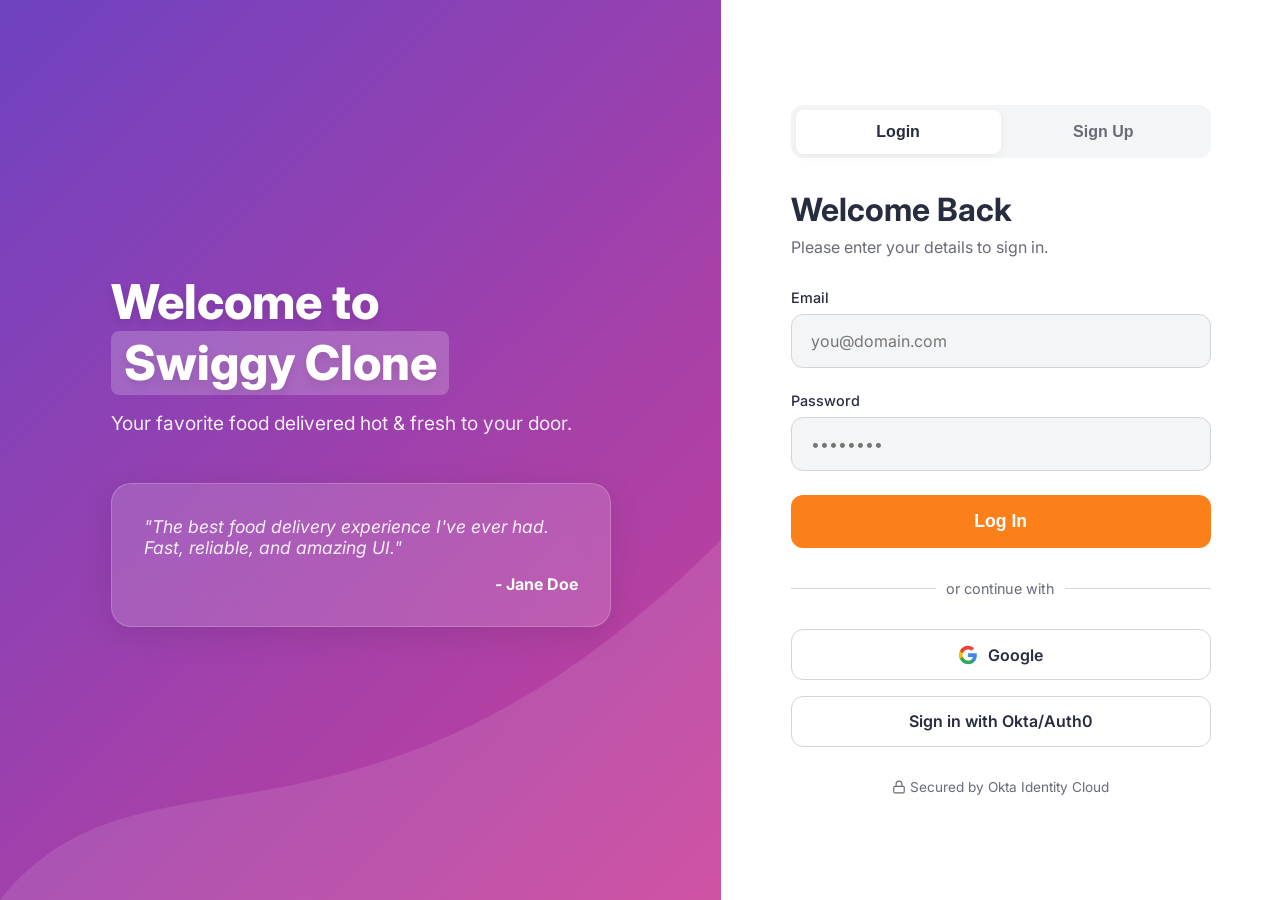
==== index.html @ 6614a0af "feat: integrate Crow C++ backend with Auth0/Okta OIDC frontend" ====
<!DOCTYPE html>
<html lang="en">
<head>
  <meta charset="UTF-8">
  <meta name="viewport" content="width=device-width, initial-scale=1.0">
  <title>Order food online from India's best food delivery service. Order from restaurants near you</title>
  <link rel="preconnect" href="https://fonts.googleapis.com">
  <link rel="preconnect" href="https://fonts.gstatic.com" crossorigin>
  <link href="https://fonts.googleapis.com/css2?family=Proxima+Nova:wght@400;600;700;800&family=Inter:wght@400;500;600;700;800&display=swap" rel="stylesheet">
  <link rel="stylesheet" href="assets/css/style.css">
  <script src="https://cdn.auth0.com/js/auth0-spa-js/2.0/auth0-spa-js.production.js"></script>
  <script>
    if (!localStorage.getItem('foodapp_user')) {
      window.location.href = 'login.html';
    }
  </script>
</head>
<body>
  
  <!-- Swiggy Exact Header -->
  <header class="global-header">
    <div class="header-inner">
      <div class="header-left">
        <div class="logo-box">
          <img class="swiggy-logo" src="https://cdn.iconscout.com/icon/free/png-256/free-swiggy-1613371-1369418.png" alt="Swiggy">
        </div>
        <div class="location-box">
          <span class="loc-type">Other</span>
          <span class="loc-arrow">
            <svg viewBox="0 0 24 24" fill="none" class="arrow-svg"><path d="M16.59 8.59L12 13.17 7.41 8.59 6 10l6 6 6-6z" fill="#fc8019"></path></svg>
          </span>
        </div>
      </div>
      
      <div class="header-right">
        <ul class="nav-list">
          <li class="nav-item">
            <svg width="20" height="20" viewBox="0 0 24 24" fill="none" class="nav-icon"><path d="M21 8H3V6h18v2zm0 4H3v-2h18v2zm0 4H3v-2h18v2z" fill="#3d4152"></path></svg>
            Swiggy Corporate
          </li>
          <li class="nav-item search-item" id="open-search-btn">
            <svg viewBox="0 0 24 24" class="nav-icon"><path d="M15.5 14h-.79l-.28-.27C15.41 12.59 16 11.11 16 9.5 16 5.91 13.09 3 9.5 3S3 5.91 3 9.5 5.91 16 9.5 16c1.61 0 3.09-.59 4.23-1.57l.27.28v.79l5 4.99L20.49 19l-4.99-5zm-6 0C7.01 14 5 11.99 5 9.5S7.01 5 9.5 5 14 7.01 14 9.5 11.99 14 9.5 14z" fill="#3d4152"></path></svg>
            Search
          </li>
          <li class="nav-item offers-item" onclick="document.dispatchEvent(new CustomEvent('nav-home'))">
            <svg viewBox="0 0 24 24" class="nav-icon"><path d="M21.41 11.58l-9-9C12.05 2.22 11.55 2 11 2H4c-1.1 0-2 .9-2 2v7c0 .55.22 1.05.59 1.41l9 9c.36.36.86.58 1.41.58s1.05-.22 1.41-.59l7-7c.36-.36.59-.86.59-1.41s-.23-1.06-.59-1.41zM5.5 7C4.67 7 4 6.33 4 5.5S4.67 4 5.5 4 7 4.67 7 5.5 6.33 7 5.5 7zm11.77 8.27l-7.25-7.25c.19-.34.33-.71.39-1.12l7.57 7.57c.18.18.29.43.29.7 s-.12.52-.3.7c-.18.18-.43.29-.7.29s-.52-.11-.7-.29z" fill="#3d4152"></path></svg>
            Offers <sup class="superscript">NEW</sup>
          </li>
          <li class="nav-item" id="open-signin-modal">
            <svg viewBox="0 0 24 24" class="nav-icon"><path d="M12 12c2.21 0 4-1.79 4-4s-1.79-4-4-4-4 1.79-4 4 1.79 4 4 4zm0 2c-2.67 0-8 1.34-8 4v2h16v-2c0-2.66-5.33-4-8-4z" fill="#3d4152"></path></svg>
            Sign In
          </li>
          <li class="nav-item cart-item" id="open-cart-sidebar">
            <span class="cart-icon-wrapper">
              <span class="cart-count">0</span>
            </span>
            Cart
          </li>
        </ul>
      </div>
    </div>
  </header>

  <!-- Swiggy Main Content (Home Grid) -->
  <main class="page-container" id="home-view">
    
    <!-- "What's on your mind?" Carousel Section -->
    <section class="mind-section">
      <div class="section-header">
        <h2 class="title-h2">What's on your mind?</h2>
        <div class="nav-arrows">
          <button class="arrow-btn"><svg viewBox="0 0 24 24" width="24" height="24"><path d="M15.41 16.59L10.83 12l4.58-4.59L14 6l-6 6 6 6 1.41-1.41z"/></svg></button>
          <button class="arrow-btn"><svg viewBox="0 0 24 24" width="24" height="24"><path d="M8.59 16.59L13.17 12 8.59 7.41 10 6l6 6-6 6-1.41-1.41z"/></svg></button>
        </div>
      </div>
      
      <div class="mind-carousel" id="dynamic-carousel">
        <!-- JS Rendering goes here -->
      </div>
      
      <hr class="section-divider">
    </section>

    <!-- Title and Top Chains Section -->
    <div class="section-header">
      <h2 class="title-h2">Top restaurant chains in Phagwara</h2>
      <div class="nav-arrows">
        <button class="arrow-btn"><svg viewBox="0 0 24 24" width="24" height="24"><path d="M15.41 16.59L10.83 12l4.58-4.59L14 6l-6 6 6 6 1.41-1.41z"/></svg></button>
        <button class="arrow-btn"><svg viewBox="0 0 24 24" width="24" height="24"><path d="M8.59 16.59L13.17 12 8.59 7.41 10 6l6 6-6 6-1.41-1.41z"/></svg></button>
      </div>
    </div>
    
    <!-- Filter Bar - Added id for event delegation -->
    <div class="filters-container" id="filter-container">
      <div class="swiggy-pill" data-filter="all">All</div>
      <div class="swiggy-pill" data-filter="rating">Ratings 4.0+</div>
      <div class="swiggy-pill" data-filter="veg">Pure Veg</div>
      <div class="swiggy-pill" data-filter="fast">Fast Delivery</div>
    </div>

    <!-- Exact Flat Card Grid -->
    <div class="swiggy-grid top-chains-grid" id="dynamic-grid">
      <!-- JS Rendering goes here -->
    </div>
  </main>

  <!-- Restaurant Details View (Hidden by default) -->
  <main class="page-container hidden" id="restaurant-view">
    <button class="back-btn" id="back-to-home">← Back to Home</button>
    <div id="restaurant-info-header">
      <!-- Dynamic Info Injected Here -->
    </div>
    <hr class="section-divider">
    <div class="menu-list" id="menu-container">
      <!-- Dynamic Menu Injected Here -->
    </div>
  </main>

  <!-- Slide-in Modal Overlays -->
  <div class="modal-backdrop" id="modal-backdrop"></div>
  
  <!-- Search Overlay -->
  <aside class="search-overlay" id="search-overlay">
    <div class="search-header-box">
      <div class="search-input-group">
        <input type="text" id="live-search-input" placeholder="Search for restaurants and food">
        <svg viewBox="0 0 24 24" class="nav-icon"><path d="M15.5 14h-.79l-.28-.27C15.41 12.59 16 11.11 16 9.5 16 5.91 13.09 3 9.5 3S3 5.91 3 9.5 5.91 16 9.5 16c1.61 0 3.09-.59 4.23-1.57l.27.28v.79l5 4.99L20.49 19l-4.99-5zm-6 0C7.01 14 5 11.99 5 9.5S7.01 5 9.5 5 14 7.01 14 9.5 11.99 14 9.5 14z" fill="#3d4152"></path></svg>
      </div>
      <button class="close-btn" id="close-search-btn">
        <svg width="24" height="24" viewBox="0 0 24 24" fill="none" stroke="currentColor" stroke-width="2"><line x1="18" y1="6" x2="6" y2="18"></line><line x1="6" y1="6" x2="18" y2="18"></line></svg>
      </button>
    </div>
    <div class="search-results-grid" id="search-results-grid">
      <!-- Search Render -->
    </div>
  </aside>

  <!-- Cart Sidebar -->
  <aside class="auth-modal" id="cart-sidebar">
    <div class="modal-header">
      <button class="close-btn" id="close-cart-btn">
        <svg width="24" height="24" viewBox="0 0 24 24" fill="none" stroke="currentColor" stroke-width="2"><line x1="18" y1="6" x2="6" y2="18"></line><line x1="6" y1="6" x2="18" y2="18"></line></svg>
      </button>
      <div class="modal-titles">
        <h2>Your Cart</h2>
      </div>
    </div>
    <div class="cart-items-list" id="cart-items-container">
      <!-- Cart Render -->
    </div>
    <div class="cart-footer hidden" id="cart-footer">
      <div class="cart-total-row">
        <span>To Pay</span>
        <span id="cart-total-price">₹0</span>
      </div>
      <button class="submit-btn" id="checkout-btn">CHECKOUT</button>
    </div>
    <div class="empty-cart-state" id="empty-cart-state">
      <img src="https://res.cloudinary.com/swiggy/image/upload/fl_lossy,f_auto,q_auto/2xempty_cart_yfxml0" alt="Empty Cart">
      <p>Your cart is empty</p>
      <p style="font-size: 14px; color: var(--text-secondary);">You can go to home page to view more restaurants</p>
    </div>
  </aside>

  <!-- Auth Modal -->
  <aside class="auth-modal" id="auth-modal">
    <div class="modal-header">
      <button class="close-btn" id="close-modal-btn">
        <svg width="24" height="24" viewBox="0 0 24 24" fill="none" stroke="currentColor" stroke-width="2"><line x1="18" y1="6" x2="6" y2="18"></line><line x1="6" y1="6" x2="18" y2="18"></line></svg>
      </button>
      <div class="modal-titles">
        <h2>Login</h2>
        <p>or <a href="#" style="color:#fc8019; text-decoration: none;">create an account</a></p>
      </div>
      <div class="modal-illustration">
        <img src="https://media-assets.swiggy.com/swiggy/image/upload/fl_lossy,f_auto,q_auto/Image-login_btpq7r" alt="Food icon">
      </div>
    </div>

    <!-- Security Verified Badge -->
    <div class="security-badge">
      <svg width="16" height="16" viewBox="0 0 24 24" fill="none" stroke="#11823b" stroke-width="2"><path d="M12 22s8-4 8-10V5l-8-3-8 3v7c0 6 8 10 8 10z"/><polyline points="9 12 11 14 15 10"/></svg>
      JWT Status: Verified
    </div>

    <!-- The Phase 4 Registration Form inside Modal -->
    <form id="registration-form" class="registration-form">
      <div class="form-group slide-input">
        <input type="text" id="fullName" name="fullName" placeholder="Full Name" required>
      </div>

      <div class="form-group slide-input">
        <input type="email" id="email" name="email" placeholder="Email Address" required>
      </div>

      <div class="form-group slide-input">
        <input type="password" id="password" name="password" placeholder="Password" required>
      </div>

      <button type="submit" id="submit-btn" class="submit-btn">
        <span class="btn-text">SIGN UP</span>
        <span class="spinner hidden"></span>
      </button>

      <p class="terms">By creating an account, I accept the Terms & Conditions & Privacy Policy</p>
    </form>
  </aside>

  <!-- Toast Container -->
  <div id="toast-container" class="toast-container"></div>

  <script src="assets/js/data.js"></script>
  <script src="assets/js/script.js"></script>
</body>
</html>
---- assets/css/style.css ----
/* Exact Swiggy Clone Styles */
:root {
  --swiggy-orange: #FC8019;
  --text-primary: rgba(2, 6, 12, 0.92); /* #02060CEB */
  --text-secondary: rgba(2, 6, 12, 0.6); /* #02060C99 */
  --bg-white: #ffffff;
  --bg-hover: #f0f0f5;
  --border-light: rgba(2, 6, 12, 0.15);
  --success-green: #11823B;
  --font-stack: 'Proxima Nova', 'Inter', system-ui, -apple-system, sans-serif;
}

* {
  box-sizing: border-box;
  margin: 0;
  padding: 0;
}

body {
  font-family: var(--font-stack);
  background-color: var(--bg-white);
  color: var(--text-primary);
  line-height: 1.2;
  -webkit-font-smoothing: antialiased;
  overflow-x: hidden;
}

/* --- GLOBAL HEADER --- */
.global-header {
  height: 80px;
  background-color: var(--bg-white);
  box-shadow: 0 15px 40px -20px rgba(40,44,63,.15);
  position: sticky;
  top: 0;
  z-index: 1000;
  width: 100%;
}

.header-inner {
  max-width: 1200px;
  margin: 0 auto;
  height: 100%;
  display: flex;
  justify-content: space-between;
  align-items: center;
  padding: 0 20px;
}

.header-left {
  display: flex;
  align-items: center;
  gap: 32px;
}

.logo-box {
  cursor: pointer;
  transition: transform 0.3s cubic-bezier(0.2, 1, 0.2, 1);
}

.logo-box:hover {
  transform: scale(1.1);
}

.swiggy-logo {
  height: 48px;
  width: auto;
  display: block;
}

.location-box {
  display: flex;
  align-items: center;
  cursor: pointer;
  font-size: 14px;
}

.loc-type {
  font-weight: 700;
  color: var(--text-primary);
  border-bottom: 2px solid var(--text-primary);
  padding-bottom: 2px;
}

.loc-type:hover {
  color: var(--swiggy-orange);
  border-color: var(--swiggy-orange);
}

.loc-arrow {
  margin-left: 8px;
  display: flex;
  align-items: center;
}

.arrow-svg {
  width: 18px;
  height: 18px;
}

.header-right {
  height: 100%;
}

.nav-list {
  display: flex;
  align-items: center;
  height: 100%;
  list-style: none;
  gap: clamp(16px, 3vw, 40px);
}

.nav-item {
  display: flex;
  align-items: center;
  font-size: 16px;
  font-weight: 600;
  color: #3d4152;
  cursor: pointer;
  height: 100%;
  position: relative;
  transition: color 0.15s;
}

.nav-icon {
  width: 20px;
  height: 20px;
  margin-right: 10px;
}

.nav-item:hover {
  color: var(--swiggy-orange);
}

.nav-item:hover .nav-icon path {
  fill: var(--swiggy-orange);
}

.offers-item {
  position: relative;
}

.superscript {
  color: #ffa700;
  font-size: 10px;
  font-weight: 700;
  position: absolute;
  top: 24px;
  right: -24px;
}

.cart-icon-wrapper {
  margin-right: 10px;
  position: relative;
}

.cart-count {
  font-size: 14px;
  font-weight: 600;
}

/* --- MAIN PAGE CONTAINER --- */
.page-container {
  max-width: 1200px;
  margin: 0 auto;
  padding: 32px 20px 60px 20px;
}

/* --- SECTION HEADERS & ARROWS --- */
.section-header {
  display: flex;
  justify-content: space-between;
  align-items: center;
  margin-bottom: 16px;
}

.title-h2 {
  font-size: 24px;
  font-weight: 800;
  color: var(--text-primary);
  letter-spacing: -0.4px;
}

.nav-arrows {
  display: flex;
  gap: 12px;
}

.arrow-btn {
  width: 32px;
  height: 32px;
  border-radius: 50%;
  border: none;
  background-color: #e2e2e7;
  display: flex;
  justify-content: center;
  align-items: center;
  cursor: pointer;
  color: #02060CEB;
  transition: opacity 0.2s;
}

.arrow-btn:hover {
  opacity: 0.8;
}

.arrow-btn svg {
  fill: currentColor;
}

/* --- WHAT'S ON YOUR MIND CAROUSEL --- */
.mind-section {
  margin-bottom: 32px;
}

.mind-carousel {
  display: flex;
  gap: 24px;
  overflow-x: auto;
  padding: 10px 0;
  -ms-overflow-style: none;
  scrollbar-width: none;
  scroll-behavior: smooth;
}

.mind-carousel::-webkit-scrollbar {
  display: none;
}

.mind-item {
  flex: 0 0 auto;
  width: 144px;
  cursor: pointer;
  text-align: center;
}

.mind-item img {
  width: 100%;
  height: auto;
  border-radius: 50%;
  transition: transform 0.2s ease;
}

.mind-item:hover img {
  transform: scale(1.05);
}

.section-divider {
  border: 0;
  height: 1px;
  background-color: var(--border-light);
  margin-top: 40px;
  margin-bottom: 40px;
}

/* --- FILTERS --- */
.filters-container {
  display: flex;
  gap: 12px;
  overflow-x: auto;
  padding: 8px 0 24px 0;
  -ms-overflow-style: none;
  scrollbar-width: none;
}

.filters-container::-webkit-scrollbar {
  display: none;
}

.swiggy-pill {
  white-space: nowrap;
  padding: 8px 16px;
  border: 1px solid var(--border-light);
  border-radius: 18px;
  font-size: 14px;
  font-weight: 600;
  color: var(--text-primary);
  background-color: var(--bg-white);
  cursor: pointer;
  display: flex;
  align-items: center;
  gap: 6px;
  transition: background-color 0.2s, box-shadow 0.2s;
  box-shadow: 0 2px 6px rgba(0,0,0,0.04);
}

.swiggy-pill:hover {
  background-color: var(--bg-hover);
}

/* --- SWIGGY GRID & CARDS --- */
.swiggy-grid {
  display: grid;
  grid-template-columns: repeat(4, 1fr);
  gap: 32px;
  row-gap: 48px;
}

.swiggy-card {
  text-decoration: none;
  color: inherit;
  display: block;
  transition: transform 0.1s;
}

.swiggy-card:hover {
  transform: scale(0.95);
}

.card-img-wrapper {
  position: relative;
  width: 100%;
  aspect-ratio: 273 / 182;
  border-radius: 16px;
  overflow: hidden;
  margin-bottom: 12px;
}

.card-img-wrapper img {
  width: 100%;
  height: 100%;
  object-fit: cover;
  display: block;
}

.free-delivery-badge {
  position: absolute;
  top: 0;
  left: 0;
  background-color: rgba(36, 150, 63, 0.9);
  color: white;
  padding: 4px 8px;
  font-size: 13px;
  font-weight: 700;
  border-bottom-right-radius: 8px;
  z-index: 2;
  text-transform: uppercase;
  letter-spacing: 0.2px;
}

.card-gradient-overlay {
  position: absolute;
  bottom: 0;
  left: 0;
  width: 100%;
  height: 60%;
  background: linear-gradient(to top, rgba(0, 0, 0, 0.9) 0%, rgba(0, 0, 0, 0) 100%);
  z-index: 1;
}

.offer-text {
  position: absolute;
  bottom: 8px;
  left: 12px;
  color: white;
  font-size: 20px; /* Matched image boldness */
  font-weight: 800;
  line-height: 1.1;
  letter-spacing: -0.5px;
  z-index: 2;
}

.card-info {
  padding: 0 8px;
}

.res-name {
  font-size: 18px;
  font-weight: 700;
  color: var(--text-primary);
  margin-bottom: 4px;
  white-space: nowrap;
  overflow: hidden;
  text-overflow: ellipsis;
}

.res-rating-line {
  display: flex;
  align-items: center;
  font-size: 16px;
  font-weight: 600;
  color: var(--text-primary);
  margin-bottom: 4px;
}

.res-rating-line svg {
  margin-right: 4px;
}

.dot-separator {
  margin: 0 6px;
  color: var(--text-secondary);
}

.eta-text {
  font-size: 16px;
}

.res-cuisines {
  font-size: 16px;
  color: var(--text-secondary);
  font-weight: 400;
  white-space: nowrap;
  overflow: hidden;
  text-overflow: ellipsis;
  margin-bottom: 2px;
}

.res-location {
  font-size: 16px;
  color: var(--text-secondary);
  font-weight: 400;
}

/* --- SWIGGY SLIDE-IN MODAL (LOGIN / SIGN UP) --- */
.modal-backdrop {
  position: fixed;
  top: 0;
  left: 0;
  width: 100vw;
  height: 100vh;
  background-color: rgba(40, 44, 63, 0.7);
  opacity: 0;
  visibility: hidden;
  transition: opacity 0.3s ease, visibility 0.3s ease;
  z-index: 2000;
}

.modal-backdrop.active {
  opacity: 1;
  visibility: visible;
}

.auth-modal {
  position: fixed;
  top: 0;
  right: 0;
  width: 100%;
  max-width: 440px;
  height: 100vh;
  background-color: var(--bg-white);
  z-index: 2001;
  transform: translateX(100%);
  transition: transform 0.4s cubic-bezier(0.2, 0, 0.2, 1);
  padding: 24px 40px;
  overflow-y: auto;
}

.auth-modal.active {
  transform: translateX(0);
}

.modal-header {
  position: relative;
  display: flex;
  justify-content: space-between;
  align-items: flex-start;
  margin-bottom: 20px;
  margin-top: 10px;
}

.close-btn {
  background: none;
  border: none;
  cursor: pointer;
  padding: 8px 0;
  margin-bottom: 16px;
  display: block;
  outline: none;
}

.modal-titles h2 {
  font-size: 30px;
  font-weight: 600;
  margin-bottom: 8px;
  color: var(--text-primary);
}

.modal-titles p {
  color: var(--text-primary);
  font-size: 14px;
}

.modal-titles p a {
  font-weight: 600;
}

.modal-illustration img {
  width: 100px;
  height: 100px;
  object-fit: cover;
}

/* Security Badge */
.security-badge {
  display: inline-flex;
  align-items: center;
  gap: 8px;
  background-color: rgba(17, 130, 59, 0.1);
  color: var(--success-green);
  padding: 8px 12px;
  border-radius: 6px;
  font-size: 14px;
  font-weight: 700;
  margin-bottom: 20px;
  width: 100%;
  border: 1px solid rgba(17, 130, 59, 0.2);
}

.registration-form {
  display: flex;
  flex-direction: column;
}

.form-group.slide-input input {
  width: 100%;
  padding: 24px 20px;
  font-size: 17px;
  font-weight: 500;
  border: 1px solid #d4d5d9;
  border-radius: 0;
  outline: none;
  color: var(--text-primary);
  background: transparent;
}

/* Connect borders for Swiggy Stacked Inputs */
.form-group:first-child input {
  border-top: 1px solid #d4d5d9;
}
.form-group:nth-child(n+2) input {
  border-top: none;
}

.form-group.slide-input input::placeholder {
  color: #93959f;
  font-weight: 500;
}

.form-group.slide-input input:focus {
  border: 1px solid #fc8019;
  z-index: 1;
  position: relative;
}

/* Remove bottom margin for contiguous inputs */
.form-group {
  margin-bottom: 0;
}

.submit-btn {
  width: 100%;
  background-color: var(--swiggy-orange);
  color: white;
  border: none;
  padding: 16px;
  font-size: 14px;
  font-weight: 700;
  letter-spacing: 0px;
  border-radius: 0; /* Swiggy buttons are sharp */
  cursor: pointer;
  display: flex;
  justify-content: center;
  align-items: center;
  transition: transform 0.1s ease;
  font-family: inherit;
  margin-top: 24px;
  box-shadow: 0 2px 8px rgba(252, 128, 25, 0.4);
}

.submit-btn:active {
  transform: scale(0.98);
}

.submit-btn:disabled {
  background-color: #fca25e;
  cursor: not-allowed;
  transform: none;
}

.spinner {
  border: 3px solid rgba(255, 255, 255, 0.3);
  border-radius: 50%;
  border-top: 3px solid white;
  width: 20px;
  height: 20px;
  animation: spin 1s linear infinite;
  margin-left: 10px;
}

@keyframes spin {
  0% { transform: rotate(0deg); }
  100% { transform: rotate(360deg); }
}

.hidden {
  display: none !important;
}

.terms {
  font-size: 12px;
  color: var(--text-secondary);
  margin-top: 16px;
  line-height: 1.4;
}

/* --- TOAST --- */
.toast-container {
  position: fixed;
  bottom: 24px;
  left: 50%;
  transform: translateX(-50%);
  z-index: 3000;
  display: flex;
  flex-direction: column;
  gap: 12px;
  pointer-events: none;
}

.toast {
  background-color: #282c3f; /* Dark toast for contrast */
  color: white;
  padding: 16px 24px;
  border-radius: 4px;
  font-weight: 600;
  font-size: 14px;
  pointer-events: auto;
  animation: slideUp 0.3s cubic-bezier(0.2, 0, 0.2, 1) forwards;
  box-shadow: 0 4px 12px rgba(0,0,0,0.15);
}

.toast.error {
  border-left: 4px solid #ef4f5f; /* Red for error */
}

.toast.success {
  border-left: 4px solid #11823B; /* Green for success */
}

.toast.fadeOut {
  animation: fadeOutDown 0.3s ease forwards;
}

@keyframes slideUp {
  0% { transform: translateY(100%); opacity: 0; }
  100% { transform: translateY(0); opacity: 1; }
}

@keyframes fadeOutDown {
  0% { transform: translateY(0); opacity: 1; }
  100% { transform: translateY(100%); opacity: 0; }
}

/* --- SPA: RESTAURANT MENU VIEW --- */
.back-btn {
  background: none;
  border: none;
  font-size: 16px;
  font-weight: 700;
  color: var(--swiggy-orange);
  cursor: pointer;
  margin-bottom: 24px;
  display: flex;
  align-items: center;
  gap: 8px;
}

#restaurant-info-header {
  margin-bottom: 24px;
}

#restaurant-info-header h1 {
  font-size: 32px;
  font-weight: 800;
  margin-bottom: 8px;
}

.menu-list {
  display: flex;
  flex-direction: column;
  gap: 24px;
  margin-bottom: 60px;
}

.menu-item {
  display: flex;
  justify-content: space-between;
  align-items: center;
  padding-bottom: 24px;
  border-bottom: 1px solid var(--border-light);
}

.menu-info h3 {
  font-size: 18px;
  font-weight: 700;
  margin-bottom: 4px;
}

.menu-price {
  font-size: 16px;
  font-weight: 600;
  color: var(--text-primary);
  margin-bottom: 8px;
}

.menu-desc {
  font-size: 14px;
  color: var(--text-secondary);
  max-width: 400px;
}

.veg-icon {
  width: 16px;
  height: 16px;
  border-radius: 4px;
  display: inline-block;
  margin-bottom: 6px;
  border: 1px solid;
  position: relative;
}

.veg-icon.veg { border-color: #0f8a65; }
.veg-icon.non-veg { border-color: #e43b4f; }

.veg-icon::after {
  content: '';
  position: absolute;
  top: 3px;
  left: 3px;
  width: 8px;
  height: 8px;
  border-radius: 50%;
}
.veg-icon.veg::after { background-color: #0f8a65; }
.veg-icon.non-veg::after { background-color: #e43b4f; }

.add-btn {
  background-color: var(--bg-white);
  color: var(--success-green);
  border: 1px solid var(--border-light);
  padding: 8px 32px;
  font-weight: 700;
  font-size: 14px;
  border-radius: 4px;
  cursor: pointer;
  box-shadow: 0 2px 8px rgba(0,0,0,0.08);
  transition: all 0.2s;
}

.add-btn:hover {
  box-shadow: 0 4px 12px rgba(0,0,0,0.12);
}

/* --- SPA: CART SIDEBAR --- */
.cart-items-list {
  display: flex;
  flex-direction: column;
  gap: 16px;
  margin-bottom: 24px;
}

.cart-item {
  display: flex;
  justify-content: space-between;
  align-items: center;
  font-size: 14px;
}

.cart-item-name {
  font-weight: 600;
  flex: 1;
}

.cart-controls {
  display: flex;
  align-items: center;
  border: 1px solid var(--border-light);
  border-radius: 4px;
  margin: 0 16px;
}

.qty-btn {
  background: none;
  border: none;
  width: 28px;
  height: 28px;
  color: var(--success-green);
  font-weight: 700;
  cursor: pointer;
}

.qty-val {
  font-weight: 600;
  width: 20px;
  text-align: center;
}

.cart-item-price {
  font-weight: 500;
  width: 50px;
  text-align: right;
}

.cart-footer {
  border-top: 2px solid var(--border-light);
  padding-top: 16px;
  margin-top: auto;
}

.cart-total-row {
  display: flex;
  justify-content: space-between;
  font-weight: 700;
  font-size: 16px;
}

.empty-cart-state {
  display: flex;
  flex-direction: column;
  align-items: center;
  justify-content: center;
  height: 100%;
  text-align: center;
  gap: 16px;
}

.empty-cart-state img {
  width: 200px;
}

.empty-cart-state p {
  font-size: 18px;
  font-weight: 600;
}

/* --- SPA: LIVE SEARCH --- */
.search-overlay {
  position: fixed;
  top: 0;
  left: 0;
  width: 100vw;
  height: 100vh;
  background-color: var(--bg-white);
  z-index: 2002;
  transform: translateY(-100%);
  transition: transform 0.4s cubic-bezier(0.2, 0, 0.2, 1);
  padding: 40px 20px;
  overflow-y: auto;
}

.search-overlay.active {
  transform: translateY(0);
}

.search-header-box {
  max-width: 800px;
  margin: 0 auto 40px auto;
  display: flex;
  align-items: center;
  gap: 20px;
}

.search-input-group {
  flex: 1;
  position: relative;
}

.search-input-group input {
  width: 100%;
  padding: 16px 24px;
  padding-right: 48px;
  font-size: 18px;
  font-family: inherit;
  border: 1px solid var(--border-light);
  border-radius: 4px;
  outline: none;
}

.search-input-group input:focus {
  border-color: var(--swiggy-orange);
}

.search-input-group svg {
  position: absolute;
  right: 16px;
  top: 50%;
  transform: translateY(-50%);
  pointer-events: none;
}

.search-results-grid {
  max-width: 800px;
  margin: 0 auto;
  display: grid;
  grid-template-columns: repeat(2, 1fr);
  gap: 24px;
}

/* --- RESPONSIVE MEDIA QUERIES --- */
@media (max-width: 1024px) {
  .swiggy-grid {
    grid-template-columns: repeat(3, 1fr);
  }
}


@media (max-width: 768px) {
  .nav-item {
    font-size: 14px;
  }
  .nav-icon {
    display: none; /* Hide icons on tablet/mobile if needed to save space */
  }
  .swiggy-grid {
    grid-template-columns: repeat(2, 1fr);
  }
  .auth-modal {
    padding: 24px 20px;
  }
}

@media (max-width: 480px) {
  .swiggy-grid {
    grid-template-columns: 1fr;
  }
  .header-inner {
    padding: 0 16px;
  }
  .location-box {
    display: none;
  }
}
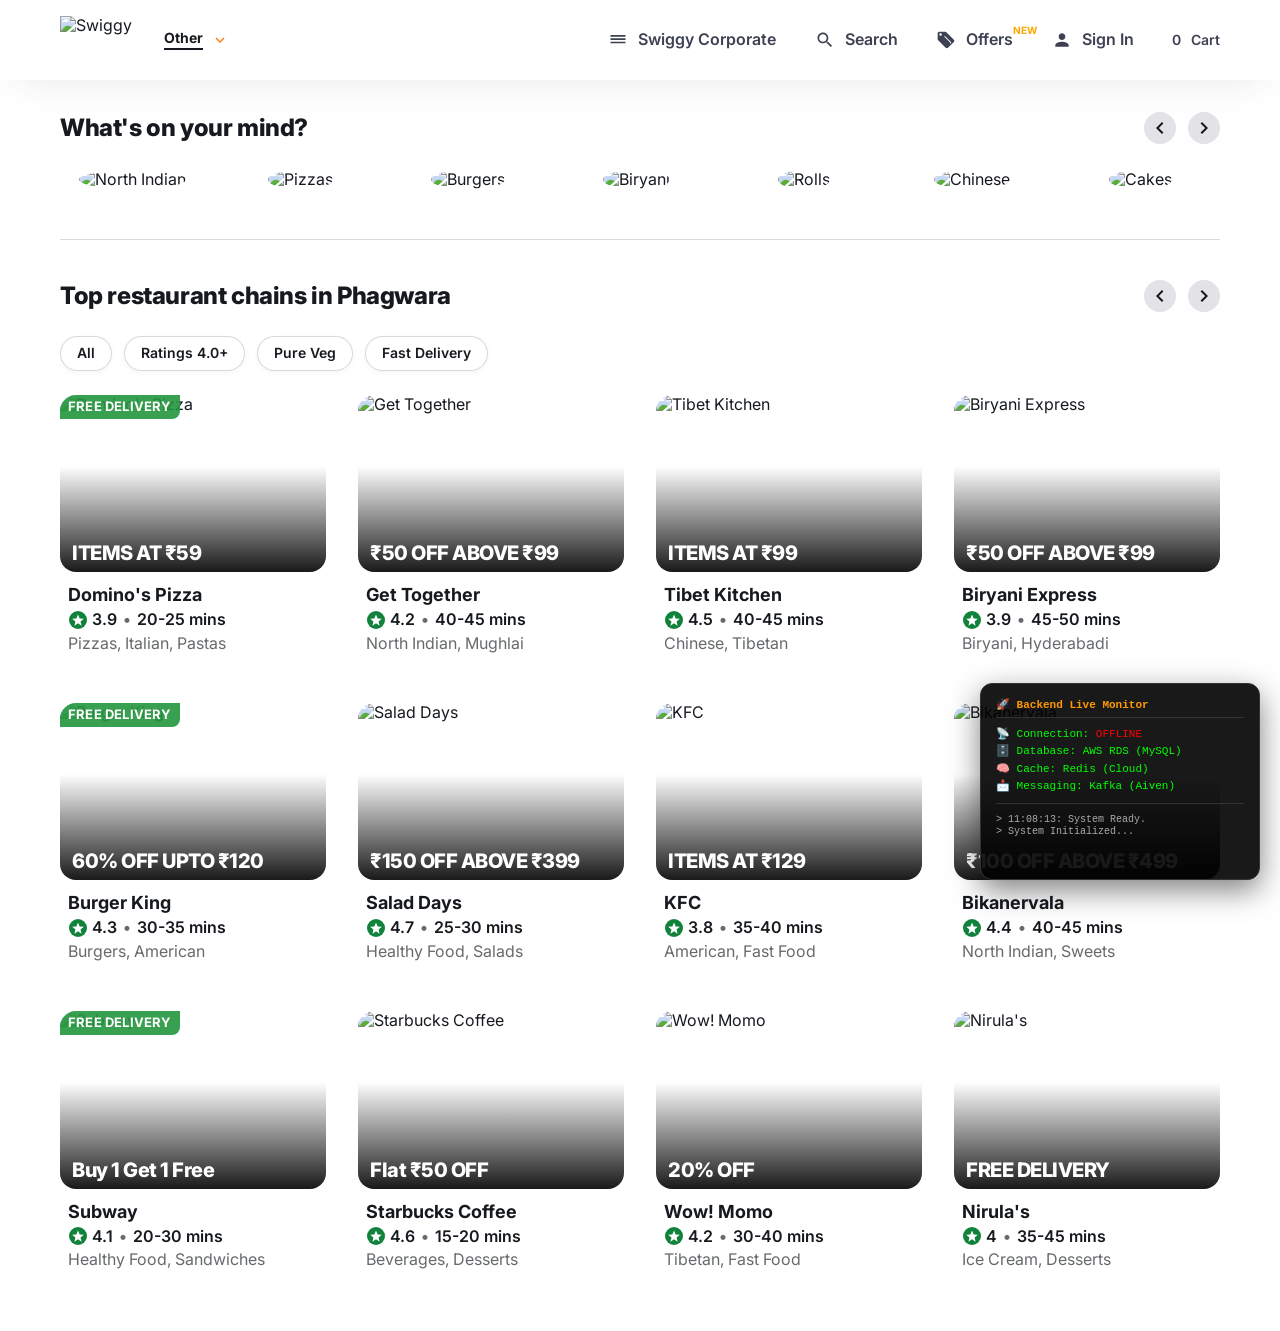
==== commit 0340daf4: "Aayush: RESTORED - index and login are now in the root" ====
--- a/index.html
+++ b/index.html
@@ -1,215 +1,277 @@
-<!DOCTYPE html>
+<!doctype html>
 <html lang="en">
-<head>
-  <meta charset="UTF-8">
-  <meta name="viewport" content="width=device-width, initial-scale=1.0">
-  <title>Order food online from India's best food delivery service. Order from restaurants near you</title>
-  <link rel="preconnect" href="https://fonts.googleapis.com">
-  <link rel="preconnect" href="https://fonts.gstatic.com" crossorigin>
-  <link href="https://fonts.googleapis.com/css2?family=Proxima+Nova:wght@400;600;700;800&family=Inter:wght@400;500;600;700;800&display=swap" rel="stylesheet">
-  <link rel="stylesheet" href="assets/css/style.css">
-  <script src="https://cdn.auth0.com/js/auth0-spa-js/2.0/auth0-spa-js.production.js"></script>
-  <script>
-    if (!localStorage.getItem('foodapp_user')) {
-      window.location.href = 'login.html';
-    }
-  </script>
-</head>
-<body>
-  
-  <!-- Swiggy Exact Header -->
-  <header class="global-header">
-    <div class="header-inner">
-      <div class="header-left">
-        <div class="logo-box">
-          <img class="swiggy-logo" src="https://cdn.iconscout.com/icon/free/png-256/free-swiggy-1613371-1369418.png" alt="Swiggy">
-        </div>
-        <div class="location-box">
-          <span class="loc-type">Other</span>
-          <span class="loc-arrow">
-            <svg viewBox="0 0 24 24" fill="none" class="arrow-svg"><path d="M16.59 8.59L12 13.17 7.41 8.59 6 10l6 6 6-6z" fill="#fc8019"></path></svg>
-          </span>
-        </div>
-      </div>
-      
-      <div class="header-right">
-        <ul class="nav-list">
-          <li class="nav-item">
-            <svg width="20" height="20" viewBox="0 0 24 24" fill="none" class="nav-icon"><path d="M21 8H3V6h18v2zm0 4H3v-2h18v2zm0 4H3v-2h18v2z" fill="#3d4152"></path></svg>
-            Swiggy Corporate
-          </li>
-          <li class="nav-item search-item" id="open-search-btn">
-            <svg viewBox="0 0 24 24" class="nav-icon"><path d="M15.5 14h-.79l-.28-.27C15.41 12.59 16 11.11 16 9.5 16 5.91 13.09 3 9.5 3S3 5.91 3 9.5 5.91 16 9.5 16c1.61 0 3.09-.59 4.23-1.57l.27.28v.79l5 4.99L20.49 19l-4.99-5zm-6 0C7.01 14 5 11.99 5 9.5S7.01 5 9.5 5 14 7.01 14 9.5 11.99 14 9.5 14z" fill="#3d4152"></path></svg>
-            Search
-          </li>
-          <li class="nav-item offers-item" onclick="document.dispatchEvent(new CustomEvent('nav-home'))">
-            <svg viewBox="0 0 24 24" class="nav-icon"><path d="M21.41 11.58l-9-9C12.05 2.22 11.55 2 11 2H4c-1.1 0-2 .9-2 2v7c0 .55.22 1.05.59 1.41l9 9c.36.36.86.58 1.41.58s1.05-.22 1.41-.59l7-7c.36-.36.59-.86.59-1.41s-.23-1.06-.59-1.41zM5.5 7C4.67 7 4 6.33 4 5.5S4.67 4 5.5 4 7 4.67 7 5.5 6.33 7 5.5 7zm11.77 8.27l-7.25-7.25c.19-.34.33-.71.39-1.12l7.57 7.57c.18.18.29.43.29.7 s-.12.52-.3.7c-.18.18-.43.29-.7.29s-.52-.11-.7-.29z" fill="#3d4152"></path></svg>
-            Offers <sup class="superscript">NEW</sup>
-          </li>
-          <li class="nav-item" id="open-signin-modal">
-            <svg viewBox="0 0 24 24" class="nav-icon"><path d="M12 12c2.21 0 4-1.79 4-4s-1.79-4-4-4-4 1.79-4 4 1.79 4 4 4zm0 2c-2.67 0-8 1.34-8 4v2h16v-2c0-2.66-5.33-4-8-4z" fill="#3d4152"></path></svg>
-            Sign In
-          </li>
-          <li class="nav-item cart-item" id="open-cart-sidebar">
-            <span class="cart-icon-wrapper">
-              <span class="cart-count">0</span>
+  <head>
+    <meta charset="UTF-8" />
+    <meta name="viewport" content="width=device-width, initial-scale=1.0" />
+    <title>
+      Order food online from India's best food delivery service. Order from
+      restaurants near you
+    </title>
+    <link rel="preconnect" href="https://fonts.googleapis.com" />
+    <link rel="preconnect" href="https://fonts.gstatic.com" crossorigin />
+    <link
+      href="https://fonts.googleapis.com/css2?family=Proxima+Nova:wght@400;600;700;800&family=Inter:wght@400;500;600;700;800&display=swap"
+      rel="stylesheet"
+    />
+    <link rel="stylesheet" href="assets/css/style.css" />
+    <script src="https://cdn.auth0.com/js/auth0-spa-js/2.0/auth0-spa-js.production.js"></script>
+  </head>
+  <body>
+    <header class="global-header">
+      <div class="header-inner">
+        <div class="header-left">
+          <div class="logo-box">
+            <img
+              class="swiggy-logo"
+              src="https://cdn.iconscout.com/icon/free/png-256/free-swiggy-1613371-1369418.png"
+              alt="Swiggy"
+            />
+          </div>
+          <div class="location-box">
+            <span class="loc-type">Other</span>
+            <span class="loc-arrow">
+              <svg viewBox="0 0 24 24" fill="none" class="arrow-svg">
+                <path
+                  d="M16.59 8.59L12 13.17 7.41 8.59 6 10l6 6 6-6z"
+                  fill="#fc8019"
+                ></path>
+              </svg>
             </span>
-            Cart
-          </li>
-        </ul>
+          </div>
+        </div>
+
+        <div class="header-right">
+          <ul class="nav-list">
+            <li class="nav-item">
+              <svg
+                width="20"
+                height="20"
+                viewBox="0 0 24 24"
+                fill="none"
+                class="nav-icon"
+              >
+                <path
+                  d="M21 8H3V6h18v2zm0 4H3v-2h18v2zm0 4H3v-2h18v2z"
+                  fill="#3d4152"
+                ></path>
+              </svg>
+              Swiggy Corporate
+            </li>
+            <li class="nav-item search-item" id="open-search-btn">
+              <svg viewBox="0 0 24 24" class="nav-icon">
+                <path
+                  d="M15.5 14h-.79l-.28-.27C15.41 12.59 16 11.11 16 9.5 16 5.91 13.09 3 9.5 3S3 5.91 3 9.5 5.91 16 9.5 16c1.61 0 3.09-.59 4.23-1.57l.27.28v.79l5 4.99L20.49 19l-4.99-5zm-6 0C7.01 14 5 11.99 5 9.5S7.01 5 9.5 5 14 7.01 14 9.5 11.99 14 9.5 14z"
+                  fill="#3d4152"
+                ></path>
+              </svg>
+              Search
+            </li>
+            <li
+              class="nav-item offers-item"
+              onclick="document.dispatchEvent(new CustomEvent('nav-home'))"
+            >
+              <svg viewBox="0 0 24 24" class="nav-icon">
+                <path
+                  d="M21.41 11.58l-9-9C12.05 2.22 11.55 2 11 2H4c-1.1 0-2 .9-2 2v7c0 .55.22 1.05.59 1.41l9 9c.36.36.86.58 1.41.58s1.05-.22 1.41-.59l7-7c.36-.36.59-.86.59-1.41s-.23-1.06-.59-1.41zM5.5 7C4.67 7 4 6.33 4 5.5S4.67 4 5.5 4 7 4.67 7 5.5 6.33 7 5.5 7zm11.77 8.27l-7.25-7.25c.19-.34.33-.71.39-1.12l7.57 7.57c.18.18.29.43.29.7 s-.12.52-.3.7c-.18.18-.43.29-.7.29s-.52-.11-.7-.29z"
+                  fill="#3d4152"
+                ></path>
+              </svg>
+              Offers <sup class="superscript">NEW</sup>
+            </li>
+            <li class="nav-item" id="open-signin-modal">
+              <svg viewBox="0 0 24 24" class="nav-icon">
+                <path
+                  d="M12 12c2.21 0 4-1.79 4-4s-1.79-4-4-4-4 1.79-4 4 1.79 4 4 4zm0 2c-2.67 0-8 1.34-8 4v2h16v-2c0-2.66-5.33-4-8-4z"
+                  fill="#3d4152"
+                ></path>
+              </svg>
+              <span id="user-display-name">Sign In</span>
+            </li>
+            <li class="nav-item cart-item" id="open-cart-sidebar">
+              <span class="cart-icon-wrapper">
+                <span class="cart-count">0</span>
+              </span>
+              Cart
+            </li>
+          </ul>
+        </div>
+      </div>
+    </header>
+
+    <main class="page-container" id="home-view">
+      <section class="mind-section">
+        <div class="section-header">
+          <h2 class="title-h2">What's on your mind?</h2>
+          <div class="nav-arrows">
+            <button class="arrow-btn">
+              <svg viewBox="0 0 24 24" width="24" height="24">
+                <path
+                  d="M15.41 16.59L10.83 12l4.58-4.59L14 6l-6 6 6 6 1.41-1.41z"
+                />
+              </svg>
+            </button>
+            <button class="arrow-btn">
+              <svg viewBox="0 0 24 24" width="24" height="24">
+                <path
+                  d="M8.59 16.59L13.17 12 8.59 7.41 10 6l6 6-6 6-1.41-1.41z"
+                />
+              </svg>
+            </button>
+          </div>
+        </div>
+
+        <div class="mind-carousel" id="dynamic-carousel"></div>
+
+        <hr class="section-divider" />
+      </section>
+
+      <div class="section-header">
+        <h2 class="title-h2">Top restaurant chains in Phagwara</h2>
+        <div class="nav-arrows">
+          <button class="arrow-btn">
+            <svg viewBox="0 0 24 24" width="24" height="24">
+              <path
+                d="M15.41 16.59L10.83 12l4.58-4.59L14 6l-6 6 6 6 1.41-1.41z"
+              />
+            </svg>
+          </button>
+          <button class="arrow-btn">
+            <svg viewBox="0 0 24 24" width="24" height="24">
+              <path
+                d="M8.59 16.59L13.17 12 8.59 7.41 10 6l6 6-6 6-1.41-1.41z"
+              />
+            </svg>
+          </button>
+        </div>
+      </div>
+
+      <div class="filters-container" id="filter-container">
+        <div class="swiggy-pill" data-filter="all">All</div>
+        <div class="swiggy-pill" data-filter="rating">Ratings 4.0+</div>
+        <div class="swiggy-pill" data-filter="veg">Pure Veg</div>
+        <div class="swiggy-pill" data-filter="fast">Fast Delivery</div>
+      </div>
+
+      <div class="swiggy-grid top-chains-grid" id="dynamic-grid"></div>
+    </main>
+
+    <main class="page-container hidden" id="restaurant-view">
+      <button class="back-btn" id="back-to-home">← Back to Home</button>
+      <div id="restaurant-info-header"></div>
+      <hr class="section-divider" />
+      <div class="menu-list" id="menu-container"></div>
+    </main>
+
+    <div class="modal-backdrop" id="modal-backdrop"></div>
+
+    <aside class="search-overlay" id="search-overlay">
+      <div class="search-header-box">
+        <div class="search-input-group">
+          <input
+            type="text"
+            id="live-search-input"
+            placeholder="Search for restaurants and food"
+          />
+        </div>
+        <button class="close-btn" id="close-search-btn">×</button>
+      </div>
+      <div class="search-results-grid" id="search-results-grid"></div>
+    </aside>
+
+    <aside class="auth-modal" id="cart-sidebar">
+      <div class="modal-header">
+        <button class="close-btn" id="close-cart-btn">×</button>
+        <div class="modal-titles"><h2>Your Cart</h2></div>
+      </div>
+      <div class="cart-items-list" id="cart-items-container"></div>
+      <div class="cart-footer hidden" id="cart-footer">
+        <div class="cart-total-row">
+          <span>To Pay</span><span id="cart-total-price">₹0</span>
+        </div>
+        <button class="submit-btn" id="checkout-btn">CHECKOUT</button>
+      </div>
+    </aside>
+
+    <aside class="auth-modal" id="auth-modal">
+      <div class="modal-header">
+        <button class="close-btn" id="close-modal-btn">×</button>
+        <div class="modal-titles">
+          <h2>Account Gateway</h2>
+          <p>Login or create an account</p>
+        </div>
+        <div class="modal-illustration">
+          <img
+            src="https://media-assets.swiggy.com/swiggy/image/upload/fl_lossy,f_auto,q_auto/Image-login_btpq7r"
+            alt="Food icon"
+          />
+        </div>
+      </div>
+
+      <div
+        class="security-badge"
+        style="background: #f4f9f4; color: #11823b; padding: 8px; font-size: 11px; margin-bottom: 15px; border-radius: 4px;"
+      >
+        ✅ JWT Status: Secured via HS256
+      </div>
+
+      <form id="registration-form" onsubmit="handleAuth(event)">
+        <div class="form-group slide-input" id="group-name">
+          <input type="text" id="fullName" placeholder="Full Name" />
+        </div>
+        <div class="form-group slide-input">
+          <input type="email" id="email" placeholder="Email Address" required />
+        </div>
+        <div class="form-group slide-input">
+          <input
+            type="password"
+            id="password"
+            placeholder="Password"
+            required
+          />
+        </div>
+        <button type="submit" id="submit-btn" class="submit-btn">
+          PROCEED
+        </button>
+      </form>
+    </aside>
+
+    <div
+      id="dev-monitor"
+      style="position: fixed; bottom: 20px; right: 20px; width: 280px; background: rgba(0,0,0,0.9); color: #00ff00; font-family: 'Courier New', monospace; padding: 15px; border-radius: 12px; border: 1px solid #333; font-size: 11px; z-index: 10000; box-shadow: 0 10px 30px rgba(0,0,0,0.5); pointer-events: auto;"
+    >
+      <h4
+        style="margin: 0 0 10px 0; color: #ff9800; border-bottom: 1px solid #333; padding-bottom: 5px;"
+      >
+        🚀 Backend Live Monitor
+      </h4>
+      <div id="status-logs">
+        <div style="margin-bottom: 4px;">
+          📡 Connection:
+          <span id="ngrok-status" style="color: #ff0000;">Checking...</span>
+        </div>
+        <div style="margin-bottom: 4px;">
+          🗄️ Database: <span style="color: #00ff00;">AWS RDS (MySQL)</span>
+        </div>
+        <div style="margin-bottom: 4px;">
+          🧠 Cache: <span style="color: #00ff00;">Redis (Cloud)</span>
+        </div>
+        <div style="margin-bottom: 4px;">
+          📩 Messaging: <span style="color: #00ff00;">Kafka (Aiven)</span>
+        </div>
+        <hr style="border: 0; border-top: 1px solid #333; margin: 10px 0;" />
+        <div
+          id="event-feed"
+          style="height: 50px; overflow: hidden; font-size: 10px; color: #aaa;"
+        >
+          > System Initialized...
+        </div>
       </div>
     </div>
-  </header>
-
-  <!-- Swiggy Main Content (Home Grid) -->
-  <main class="page-container" id="home-view">
-    
-    <!-- "What's on your mind?" Carousel Section -->
-    <section class="mind-section">
-      <div class="section-header">
-        <h2 class="title-h2">What's on your mind?</h2>
-        <div class="nav-arrows">
-          <button class="arrow-btn"><svg viewBox="0 0 24 24" width="24" height="24"><path d="M15.41 16.59L10.83 12l4.58-4.59L14 6l-6 6 6 6 1.41-1.41z"/></svg></button>
-          <button class="arrow-btn"><svg viewBox="0 0 24 24" width="24" height="24"><path d="M8.59 16.59L13.17 12 8.59 7.41 10 6l6 6-6 6-1.41-1.41z"/></svg></button>
-        </div>
-      </div>
-      
-      <div class="mind-carousel" id="dynamic-carousel">
-        <!-- JS Rendering goes here -->
-      </div>
-      
-      <hr class="section-divider">
-    </section>
-
-    <!-- Title and Top Chains Section -->
-    <div class="section-header">
-      <h2 class="title-h2">Top restaurant chains in Phagwara</h2>
-      <div class="nav-arrows">
-        <button class="arrow-btn"><svg viewBox="0 0 24 24" width="24" height="24"><path d="M15.41 16.59L10.83 12l4.58-4.59L14 6l-6 6 6 6 1.41-1.41z"/></svg></button>
-        <button class="arrow-btn"><svg viewBox="0 0 24 24" width="24" height="24"><path d="M8.59 16.59L13.17 12 8.59 7.41 10 6l6 6-6 6-1.41-1.41z"/></svg></button>
-      </div>
-    </div>
-    
-    <!-- Filter Bar - Added id for event delegation -->
-    <div class="filters-container" id="filter-container">
-      <div class="swiggy-pill" data-filter="all">All</div>
-      <div class="swiggy-pill" data-filter="rating">Ratings 4.0+</div>
-      <div class="swiggy-pill" data-filter="veg">Pure Veg</div>
-      <div class="swiggy-pill" data-filter="fast">Fast Delivery</div>
-    </div>
-
-    <!-- Exact Flat Card Grid -->
-    <div class="swiggy-grid top-chains-grid" id="dynamic-grid">
-      <!-- JS Rendering goes here -->
-    </div>
-  </main>
-
-  <!-- Restaurant Details View (Hidden by default) -->
-  <main class="page-container hidden" id="restaurant-view">
-    <button class="back-btn" id="back-to-home">← Back to Home</button>
-    <div id="restaurant-info-header">
-      <!-- Dynamic Info Injected Here -->
-    </div>
-    <hr class="section-divider">
-    <div class="menu-list" id="menu-container">
-      <!-- Dynamic Menu Injected Here -->
-    </div>
-  </main>
-
-  <!-- Slide-in Modal Overlays -->
-  <div class="modal-backdrop" id="modal-backdrop"></div>
-  
-  <!-- Search Overlay -->
-  <aside class="search-overlay" id="search-overlay">
-    <div class="search-header-box">
-      <div class="search-input-group">
-        <input type="text" id="live-search-input" placeholder="Search for restaurants and food">
-        <svg viewBox="0 0 24 24" class="nav-icon"><path d="M15.5 14h-.79l-.28-.27C15.41 12.59 16 11.11 16 9.5 16 5.91 13.09 3 9.5 3S3 5.91 3 9.5 5.91 16 9.5 16c1.61 0 3.09-.59 4.23-1.57l.27.28v.79l5 4.99L20.49 19l-4.99-5zm-6 0C7.01 14 5 11.99 5 9.5S7.01 5 9.5 5 14 7.01 14 9.5 11.99 14 9.5 14z" fill="#3d4152"></path></svg>
-      </div>
-      <button class="close-btn" id="close-search-btn">
-        <svg width="24" height="24" viewBox="0 0 24 24" fill="none" stroke="currentColor" stroke-width="2"><line x1="18" y1="6" x2="6" y2="18"></line><line x1="6" y1="6" x2="18" y2="18"></line></svg>
-      </button>
-    </div>
-    <div class="search-results-grid" id="search-results-grid">
-      <!-- Search Render -->
-    </div>
-  </aside>
-
-  <!-- Cart Sidebar -->
-  <aside class="auth-modal" id="cart-sidebar">
-    <div class="modal-header">
-      <button class="close-btn" id="close-cart-btn">
-        <svg width="24" height="24" viewBox="0 0 24 24" fill="none" stroke="currentColor" stroke-width="2"><line x1="18" y1="6" x2="6" y2="18"></line><line x1="6" y1="6" x2="18" y2="18"></line></svg>
-      </button>
-      <div class="modal-titles">
-        <h2>Your Cart</h2>
-      </div>
-    </div>
-    <div class="cart-items-list" id="cart-items-container">
-      <!-- Cart Render -->
-    </div>
-    <div class="cart-footer hidden" id="cart-footer">
-      <div class="cart-total-row">
-        <span>To Pay</span>
-        <span id="cart-total-price">₹0</span>
-      </div>
-      <button class="submit-btn" id="checkout-btn">CHECKOUT</button>
-    </div>
-    <div class="empty-cart-state" id="empty-cart-state">
-      <img src="https://res.cloudinary.com/swiggy/image/upload/fl_lossy,f_auto,q_auto/2xempty_cart_yfxml0" alt="Empty Cart">
-      <p>Your cart is empty</p>
-      <p style="font-size: 14px; color: var(--text-secondary);">You can go to home page to view more restaurants</p>
-    </div>
-  </aside>
-
-  <!-- Auth Modal -->
-  <aside class="auth-modal" id="auth-modal">
-    <div class="modal-header">
-      <button class="close-btn" id="close-modal-btn">
-        <svg width="24" height="24" viewBox="0 0 24 24" fill="none" stroke="currentColor" stroke-width="2"><line x1="18" y1="6" x2="6" y2="18"></line><line x1="6" y1="6" x2="18" y2="18"></line></svg>
-      </button>
-      <div class="modal-titles">
-        <h2>Login</h2>
-        <p>or <a href="#" style="color:#fc8019; text-decoration: none;">create an account</a></p>
-      </div>
-      <div class="modal-illustration">
-        <img src="https://media-assets.swiggy.com/swiggy/image/upload/fl_lossy,f_auto,q_auto/Image-login_btpq7r" alt="Food icon">
-      </div>
-    </div>
-
-    <!-- Security Verified Badge -->
-    <div class="security-badge">
-      <svg width="16" height="16" viewBox="0 0 24 24" fill="none" stroke="#11823b" stroke-width="2"><path d="M12 22s8-4 8-10V5l-8-3-8 3v7c0 6 8 10 8 10z"/><polyline points="9 12 11 14 15 10"/></svg>
-      JWT Status: Verified
-    </div>
-
-    <!-- The Phase 4 Registration Form inside Modal -->
-    <form id="registration-form" class="registration-form">
-      <div class="form-group slide-input">
-        <input type="text" id="fullName" name="fullName" placeholder="Full Name" required>
-      </div>
-
-      <div class="form-group slide-input">
-        <input type="email" id="email" name="email" placeholder="Email Address" required>
-      </div>
-
-      <div class="form-group slide-input">
-        <input type="password" id="password" name="password" placeholder="Password" required>
-      </div>
-
-      <button type="submit" id="submit-btn" class="submit-btn">
-        <span class="btn-text">SIGN UP</span>
-        <span class="spinner hidden"></span>
-      </button>
-
-      <p class="terms">By creating an account, I accept the Terms & Conditions & Privacy Policy</p>
-    </form>
-  </aside>
-
-  <!-- Toast Container -->
-  <div id="toast-container" class="toast-container"></div>
-
-  <script src="assets/js/data.js"></script>
-  <script src="assets/js/script.js"></script>
-</body>
+
+    <div id="toast-container" class="toast-container"></div>
+
+    <script src="assets/js/data.js"></script>
+    <script src="assets/js/auth.js"></script>
+    <script src="assets/js/script.js"></script>
+  </body>
 </html>
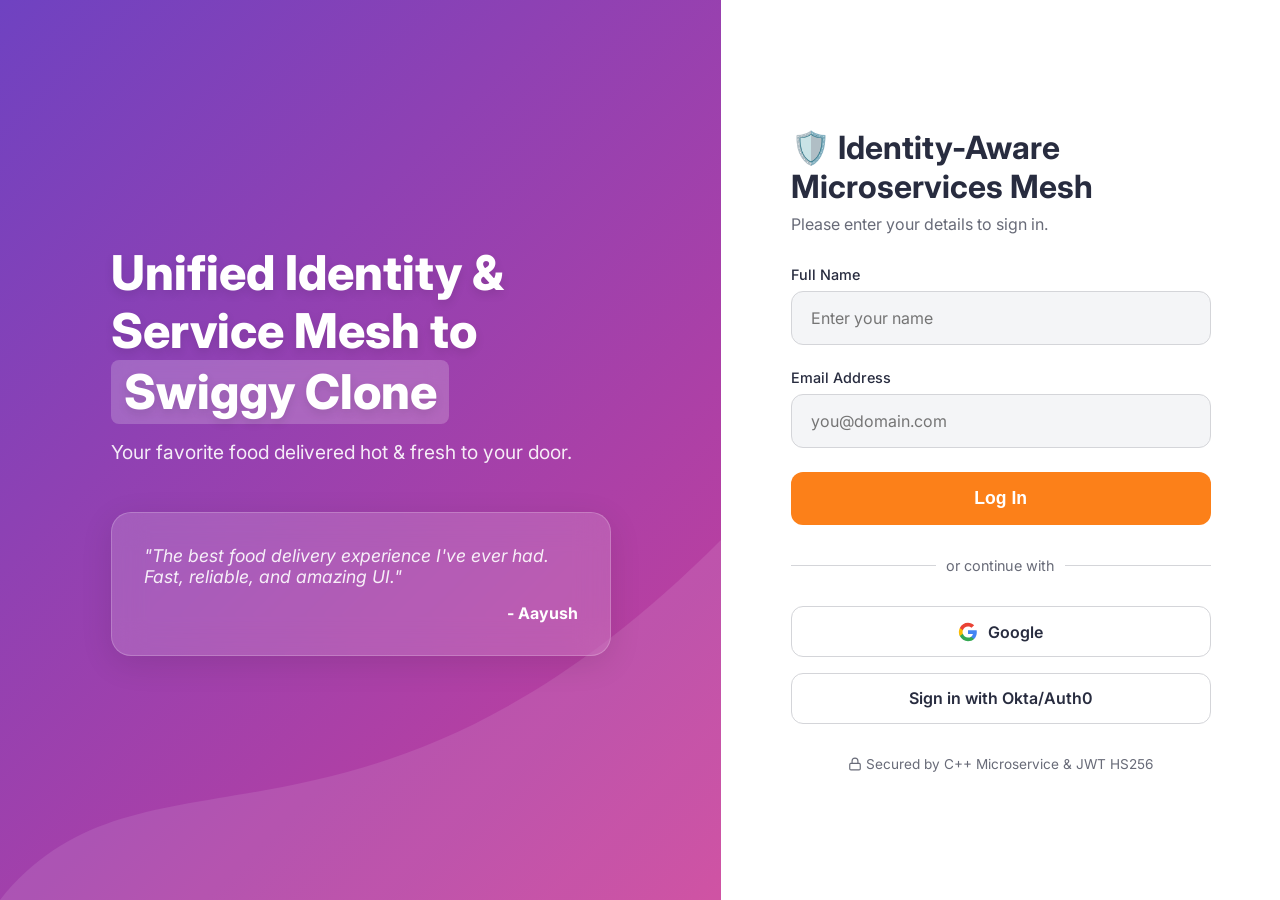
==== commit 6a08532d: "Update title and headings for identity-aware system" ====
--- a/index.html
+++ b/index.html
@@ -1,277 +1,150 @@
+
 <!doctype html>
 <html lang="en">
   <head>
+<link rel="icon" href="data:image/svg+xml,<svg xmlns=%22http://www.w3.org/2000/svg%22 viewBox=%220 0 100 100%22><text y=%22.9em%22 font-size=%2290%22>🔒</text></svg>">
     <meta charset="UTF-8" />
     <meta name="viewport" content="width=device-width, initial-scale=1.0" />
-    <title>
-      Order food online from India's best food delivery service. Order from
-      restaurants near you
-    </title>
+
+    <title>Identity-Aware Backend</title>
+    <meta name="description" content="Aayush's Scalable Food Delivery System built with C++ Microservices." />
+    <meta property="og:type" content="website" />
+    <meta property="og:url" content="http://65.2.37.48/" />
+    <meta property="og:title" content="Swiggy Clone Architecture - By Aayush" />
+    <meta property="og:description" content="Try out my scalable food delivery system! Fast, secure, and built on AWS." />
+    <meta property="og:image" content="https://cdn.iconscout.com/icon/free/png-256/free-swiggy-1613371-1369418.png" />
+
     <link rel="preconnect" href="https://fonts.googleapis.com" />
     <link rel="preconnect" href="https://fonts.gstatic.com" crossorigin />
-    <link
-      href="https://fonts.googleapis.com/css2?family=Proxima+Nova:wght@400;600;700;800&family=Inter:wght@400;500;600;700;800&display=swap"
-      rel="stylesheet"
-    />
-    <link rel="stylesheet" href="assets/css/style.css" />
-    <script src="https://cdn.auth0.com/js/auth0-spa-js/2.0/auth0-spa-js.production.js"></script>
+    <link href="https://fonts.googleapis.com/css2?family=Inter:wght@400;500;600;700;800&display=swap" rel="stylesheet" />
+    <link rel="stylesheet" href="assets/css/login.css" />
+
+    <script src="https://accounts.google.com/gsi/client" async defer></script>
   </head>
   <body>
-    <header class="global-header">
-      <div class="header-inner">
-        <div class="header-left">
-          <div class="logo-box">
-            <img
-              class="swiggy-logo"
-              src="https://cdn.iconscout.com/icon/free/png-256/free-swiggy-1613371-1369418.png"
-              alt="Swiggy"
-            />
+    <style>
+      #mobile-blocker { display: none; }
+
+      @media (max-width: 768px) {
+          body { overflow: hidden !important; background-color: #0f172a !important; }
+          body > *:not(#mobile-blocker):not(style) { display: none !important; }
+
+          #mobile-blocker {
+              display: flex !important;
+              position: fixed !important;
+              top: 0 !important; left: 0 !important;
+              width: 100vw !important; height: 100vh !important;
+              background-color: #0f172a !important;
+              color: #e2e8f0 !important;
+              flex-direction: column !important;
+              justify-content: center !important;
+              align-items: center !important;
+              z-index: 999999999 !important;
+              padding: 30px !important; box-sizing: border-box !important;
+              font-family: 'Inter', system-ui, sans-serif !important;
+          }
+          #mobile-blocker .lock-icon { font-size: 45px !important; margin-bottom: 15px !important; }
+          #mobile-blocker h2 { color: #fc8019 !important; font-size: 22px !important; text-align: center !important; margin-bottom: 10px !important; font-weight: 800 !important; text-transform: uppercase !important; line-height: 1.2 !important; }
+          #mobile-blocker h2 span { color: #ef4444 !important; font-size: 15px !important; display: block !important; margin-top: 5px !important; }
+          #mobile-blocker .subtitle { font-size: 14px !important; text-align: center !important; color: #94a3b8 !important; margin-bottom: 25px !important; }
+          #mobile-blocker .tech-stack { background: rgba(255, 255, 255, 0.05) !important; border: 1px solid rgba(255, 255, 255, 0.1) !important; border-radius: 8px !important; padding: 20px !important; width: 100% !important; max-width: 350px !important; margin-bottom: 25px !important; }
+          #mobile-blocker .tech-stack p { color: #10b981 !important; font-size: 14px !important; margin-bottom: 12px !important; font-weight: bold !important; text-transform: uppercase !important; }
+          #mobile-blocker .tech-stack ul { list-style: none !important; padding: 0 !important; margin: 0 !important; }
+          #mobile-blocker .tech-stack ul li { font-size: 13px !important; margin-bottom: 10px !important; color: #cbd5e1 !important; font-family: 'Courier New', Courier, monospace !important; text-align: left !important; }
+          #mobile-blocker .action-req { font-size: 13px !important; text-align: center !important; color: #fcd34d !important; line-height: 1.5 !important; background: rgba(252, 211, 77, 0.1) !important; padding: 15px !important; border-radius: 6px !important; border: 1px dashed #fcd34d !important; }
+      }
+    </style>
+
+    <div id="mobile-blocker">
+      <div class="lock-icon">🔒</div>
+      <h2>SYSTEM DASHBOARD<br /><span>RESTRICTED ACCESS</span></h2>
+      <p class="subtitle">This environment is optimized for Desktop monitors to view real-time backend telemetry.</p>
+
+      <div class="tech-stack">
+        <p><b>⚙️ Architecture Overview:</b></p>
+        <ul>
+          <li>> High-Throughput <b>C++ Microservices</b></li>
+          <li>> Event-Driven Processing via <b>Kafka</b></li>
+          <li>> Low-Latency Caching with <b>Redis Cloud</b></li>
+          <li>> Scalable Infrastructure on <b>AWS (EC2 & RDS)</b></li>
+          <li>> Secure Auth via <b>Google OAuth 2.0</b></li>
+        </ul>
+      </div>
+
+      <p class="action-req">⚠️ <b>Action Required:</b> Please open this URL on a Laptop or Desktop to access the System UI.</p>
+    </div>
+
+    <div class="split-layout">
+      <div class="left-pane">
+        <div class="animated-bg"></div>
+        <div class="content">
+          <h1>Unified Identity & Service Mesh to <span class="brand">Swiggy Clone</span></h1>
+          <p>Your favorite food delivered hot & fresh to your door.</p>
+          <div class="glass-card">
+            <p>"The best food delivery experience I've ever had. Fast, reliable, and amazing UI."</p>
+            <div class="author">- Aayush</div>
           </div>
-          <div class="location-box">
-            <span class="loc-type">Other</span>
-            <span class="loc-arrow">
-              <svg viewBox="0 0 24 24" fill="none" class="arrow-svg">
-                <path
-                  d="M16.59 8.59L12 13.17 7.41 8.59 6 10l6 6 6-6z"
-                  fill="#fc8019"
-                ></path>
-              </svg>
-            </span>
-          </div>
-        </div>
-
-        <div class="header-right">
-          <ul class="nav-list">
-            <li class="nav-item">
-              <svg
-                width="20"
-                height="20"
-                viewBox="0 0 24 24"
-                fill="none"
-                class="nav-icon"
-              >
-                <path
-                  d="M21 8H3V6h18v2zm0 4H3v-2h18v2zm0 4H3v-2h18v2z"
-                  fill="#3d4152"
-                ></path>
-              </svg>
-              Swiggy Corporate
-            </li>
-            <li class="nav-item search-item" id="open-search-btn">
-              <svg viewBox="0 0 24 24" class="nav-icon">
-                <path
-                  d="M15.5 14h-.79l-.28-.27C15.41 12.59 16 11.11 16 9.5 16 5.91 13.09 3 9.5 3S3 5.91 3 9.5 5.91 16 9.5 16c1.61 0 3.09-.59 4.23-1.57l.27.28v.79l5 4.99L20.49 19l-4.99-5zm-6 0C7.01 14 5 11.99 5 9.5S7.01 5 9.5 5 14 7.01 14 9.5 11.99 14 9.5 14z"
-                  fill="#3d4152"
-                ></path>
-              </svg>
-              Search
-            </li>
-            <li
-              class="nav-item offers-item"
-              onclick="document.dispatchEvent(new CustomEvent('nav-home'))"
-            >
-              <svg viewBox="0 0 24 24" class="nav-icon">
-                <path
-                  d="M21.41 11.58l-9-9C12.05 2.22 11.55 2 11 2H4c-1.1 0-2 .9-2 2v7c0 .55.22 1.05.59 1.41l9 9c.36.36.86.58 1.41.58s1.05-.22 1.41-.59l7-7c.36-.36.59-.86.59-1.41s-.23-1.06-.59-1.41zM5.5 7C4.67 7 4 6.33 4 5.5S4.67 4 5.5 4 7 4.67 7 5.5 6.33 7 5.5 7zm11.77 8.27l-7.25-7.25c.19-.34.33-.71.39-1.12l7.57 7.57c.18.18.29.43.29.7 s-.12.52-.3.7c-.18.18-.43.29-.7.29s-.52-.11-.7-.29z"
-                  fill="#3d4152"
-                ></path>
-              </svg>
-              Offers <sup class="superscript">NEW</sup>
-            </li>
-            <li class="nav-item" id="open-signin-modal">
-              <svg viewBox="0 0 24 24" class="nav-icon">
-                <path
-                  d="M12 12c2.21 0 4-1.79 4-4s-1.79-4-4-4-4 1.79-4 4 1.79 4 4 4zm0 2c-2.67 0-8 1.34-8 4v2h16v-2c0-2.66-5.33-4-8-4z"
-                  fill="#3d4152"
-                ></path>
-              </svg>
-              <span id="user-display-name">Sign In</span>
-            </li>
-            <li class="nav-item cart-item" id="open-cart-sidebar">
-              <span class="cart-icon-wrapper">
-                <span class="cart-count">0</span>
-              </span>
-              Cart
-            </li>
-          </ul>
-        </div>
-      </div>
-    </header>
-
-    <main class="page-container" id="home-view">
-      <section class="mind-section">
-        <div class="section-header">
-          <h2 class="title-h2">What's on your mind?</h2>
-          <div class="nav-arrows">
-            <button class="arrow-btn">
-              <svg viewBox="0 0 24 24" width="24" height="24">
-                <path
-                  d="M15.41 16.59L10.83 12l4.58-4.59L14 6l-6 6 6 6 1.41-1.41z"
-                />
-              </svg>
-            </button>
-            <button class="arrow-btn">
-              <svg viewBox="0 0 24 24" width="24" height="24">
-                <path
-                  d="M8.59 16.59L13.17 12 8.59 7.41 10 6l6 6-6 6-1.41-1.41z"
-                />
-              </svg>
-            </button>
-          </div>
-        </div>
-
-        <div class="mind-carousel" id="dynamic-carousel"></div>
-
-        <hr class="section-divider" />
-      </section>
-
-      <div class="section-header">
-        <h2 class="title-h2">Top restaurant chains in Phagwara</h2>
-        <div class="nav-arrows">
-          <button class="arrow-btn">
-            <svg viewBox="0 0 24 24" width="24" height="24">
-              <path
-                d="M15.41 16.59L10.83 12l4.58-4.59L14 6l-6 6 6 6 1.41-1.41z"
-              />
-            </svg>
-          </button>
-          <button class="arrow-btn">
-            <svg viewBox="0 0 24 24" width="24" height="24">
-              <path
-                d="M8.59 16.59L13.17 12 8.59 7.41 10 6l6 6-6 6-1.41-1.41z"
-              />
-            </svg>
-          </button>
         </div>
       </div>
 
-      <div class="filters-container" id="filter-container">
-        <div class="swiggy-pill" data-filter="all">All</div>
-        <div class="swiggy-pill" data-filter="rating">Ratings 4.0+</div>
-        <div class="swiggy-pill" data-filter="veg">Pure Veg</div>
-        <div class="swiggy-pill" data-filter="fast">Fast Delivery</div>
-      </div>
+      <div class="right-pane">
+        <div class="auth-container">
 
-      <div class="swiggy-grid top-chains-grid" id="dynamic-grid"></div>
-    </main>
+          <form id="auth-form" class="auth-form" onsubmit="handleAuth(event)">
+            <h2 id="form-title">🛡️ Identity-Aware Microservices Mesh</h2>
+            <p class="subtitle">Please enter your details to sign in.</p>
 
-    <main class="page-container hidden" id="restaurant-view">
-      <button class="back-btn" id="back-to-home">← Back to Home</button>
-      <div id="restaurant-info-header"></div>
-      <hr class="section-divider" />
-      <div class="menu-list" id="menu-container"></div>
-    </main>
+            <div class="form-group slide-input">
+              <label for="user-full-name">Full Name</label>
+              <input type="text" id="user-full-name" placeholder="Enter your name" required autocomplete="off" />
+            </div>
 
-    <div class="modal-backdrop" id="modal-backdrop"></div>
+            <div class="form-group slide-input">
+              <label for="user-email-address">Email Address</label>
+              <input type="email" id="user-email-address" placeholder="you@domain.com" required autocomplete="off" />
+            </div>
 
-    <aside class="search-overlay" id="search-overlay">
-      <div class="search-header-box">
-        <div class="search-input-group">
-          <input
-            type="text"
-            id="live-search-input"
-            placeholder="Search for restaurants and food"
-          />
-        </div>
-        <button class="close-btn" id="close-search-btn">×</button>
-      </div>
-      <div class="search-results-grid" id="search-results-grid"></div>
-    </aside>
+            <button type="submit" class="primary-btn" id="submit-btn">
+              <span class="btn-text" id="submit-text">Log In</span>
+              <span class="spinner hidden"></span>
+            </button>
+          </form>
 
-    <aside class="auth-modal" id="cart-sidebar">
-      <div class="modal-header">
-        <button class="close-btn" id="close-cart-btn">×</button>
-        <div class="modal-titles"><h2>Your Cart</h2></div>
-      </div>
-      <div class="cart-items-list" id="cart-items-container"></div>
-      <div class="cart-footer hidden" id="cart-footer">
-        <div class="cart-total-row">
-          <span>To Pay</span><span id="cart-total-price">₹0</span>
-        </div>
-        <button class="submit-btn" id="checkout-btn">CHECKOUT</button>
-      </div>
-    </aside>
+          <div class="divider">
+            <span>or continue with</span>
+          </div>
 
-    <aside class="auth-modal" id="auth-modal">
-      <div class="modal-header">
-        <button class="close-btn" id="close-modal-btn">×</button>
-        <div class="modal-titles">
-          <h2>Account Gateway</h2>
-          <p>Login or create an account</p>
-        </div>
-        <div class="modal-illustration">
-          <img
-            src="https://media-assets.swiggy.com/swiggy/image/upload/fl_lossy,f_auto,q_auto/Image-login_btpq7r"
-            alt="Food icon"
-          />
-        </div>
-      </div>
+          <div class="social-login">
+            <button class="social-btn google-btn" type="button" onclick="handleGoogleLogin()">
+              <svg viewBox="0 0 24 24" width="20" height="20" xmlns="http://www.w3.org/2000/svg">
+                <path d="M22.56 12.25c0-.78-.07-1.53-.2-2.25H12v4.26h5.92c-.26 1.37-1.04 2.53-2.21 3.31v2.77h3.57c2.08-1.92 3.28-4.74 3.28-8.09z" fill="#4285F4"/>
+                <path d="M12 23c2.97 0 5.46-.98 7.28-2.66l-3.57-2.77c-.98.66-2.23 1.06-3.71 1.06-2.86 0-5.29-1.93-6.16-4.53H2.18v2.84C3.99 20.53 7.7 23 12 23z" fill="#34A853"/>
+                <path d="M5.84 14.09c-.22-.66-.35-1.36-.35-2.09s.13-1.43.35-2.09V7.07H2.18C1.43 8.55 1 10.22 1 12s.43 3.45 1.18 4.93l2.85-2.22.81-.62z" fill="#FBBC05"/>
+                <path d="M12 5.38c1.62 0 3.06.56 4.21 1.64l3.15-3.15C17.45 2.09 14.97 1 12 1 7.7 1 3.99 3.47 2.18 7.07l3.66 2.84c.87-2.6 3.3-4.53 6.16-4.53z" fill="#EA4335"/>
+              </svg>
+              Google
+            </button>
 
-      <div
-        class="security-badge"
-        style="background: #f4f9f4; color: #11823b; padding: 8px; font-size: 11px; margin-bottom: 15px; border-radius: 4px;"
-      >
-        ✅ JWT Status: Secured via HS256
-      </div>
+            <button class="social-btn sso-btn" type="button" onclick="handleAuth0Login()">
+              Sign in with Okta/Auth0
+            </button>
+          </div>
 
-      <form id="registration-form" onsubmit="handleAuth(event)">
-        <div class="form-group slide-input" id="group-name">
-          <input type="text" id="fullName" placeholder="Full Name" />
-        </div>
-        <div class="form-group slide-input">
-          <input type="email" id="email" placeholder="Email Address" required />
-        </div>
-        <div class="form-group slide-input">
-          <input
-            type="password"
-            id="password"
-            placeholder="Password"
-            required
-          />
-        </div>
-        <button type="submit" id="submit-btn" class="submit-btn">
-          PROCEED
-        </button>
-      </form>
-    </aside>
-
-    <div
-      id="dev-monitor"
-      style="position: fixed; bottom: 20px; right: 20px; width: 280px; background: rgba(0,0,0,0.9); color: #00ff00; font-family: 'Courier New', monospace; padding: 15px; border-radius: 12px; border: 1px solid #333; font-size: 11px; z-index: 10000; box-shadow: 0 10px 30px rgba(0,0,0,0.5); pointer-events: auto;"
-    >
-      <h4
-        style="margin: 0 0 10px 0; color: #ff9800; border-bottom: 1px solid #333; padding-bottom: 5px;"
-      >
-        🚀 Backend Live Monitor
-      </h4>
-      <div id="status-logs">
-        <div style="margin-bottom: 4px;">
-          📡 Connection:
-          <span id="ngrok-status" style="color: #ff0000;">Checking...</span>
-        </div>
-        <div style="margin-bottom: 4px;">
-          🗄️ Database: <span style="color: #00ff00;">AWS RDS (MySQL)</span>
-        </div>
-        <div style="margin-bottom: 4px;">
-          🧠 Cache: <span style="color: #00ff00;">Redis (Cloud)</span>
-        </div>
-        <div style="margin-bottom: 4px;">
-          📩 Messaging: <span style="color: #00ff00;">Kafka (Aiven)</span>
-        </div>
-        <hr style="border: 0; border-top: 1px solid #333; margin: 10px 0;" />
-        <div
-          id="event-feed"
-          style="height: 50px; overflow: hidden; font-size: 10px; color: #aaa;"
-        >
-          > System Initialized...
+          <div class="secure-footer">
+            <svg viewBox="0 0 24 24" width="14" height="14" fill="none" stroke="currentColor" stroke-width="2" stroke-linecap="round" stroke-linejoin="round" style="margin-right: 4px;">
+              <rect x="3" y="11" width="18" height="11" rx="2" ry="2"></rect>
+              <path d="M7 11V7a5 5 0 0 1 10 0v4"></path>
+            </svg>
+            Secured by C++ Microservice & JWT HS256
+          </div>
         </div>
       </div>
     </div>
 
     <div id="toast-container" class="toast-container"></div>
 
-    <script src="assets/js/data.js"></script>
+    <script src="https://cdn.auth0.com/js/auth0-spa-js/2.0/auth0-spa-js.production.js"></script>
     <script src="assets/js/auth.js"></script>
-    <script src="assets/js/script.js"></script>
+    <script src="assets/js/login.js"></script>
   </body>
 </html>
--- a/assets/css/login.css
+++ b/assets/css/login.css
@@ -0,0 +1,492 @@
+:root {
+  --primary-color: #fc8019;
+  --primary-hover: #e06c00;
+  --text-dark: #282c3f;
+  --text-light: #686b78;
+  --bg-color: #ffffff;
+  --bg-light: #f4f5f7;
+  --border-color: #d4d5d9;
+  --success: #11823b;
+  --error: #e53935;
+}
+
+* {
+  margin: 0;
+  padding: 0;
+  box-sizing: border-box;
+}
+
+body {
+  font-family: 'Inter', sans-serif;
+  background-color: var(--bg-color);
+  color: var(--text-dark);
+  overflow: hidden; /* Prevent scroll on login */
+}
+
+/* Split Layout */
+.split-layout {
+  display: flex;
+  height: 100vh;
+  width: 100vw;
+}
+
+/* Left Pane with Animated Background */
+.left-pane {
+  flex: 1.2;
+  position: relative;
+  background: linear-gradient(-45deg, #fc8019, #ff9e43, #e83e8c, #6f42c1);
+  background-size: 400% 400%;
+  animation: gradientBG 15s ease infinite;
+  display: flex;
+  align-items: center;
+  justify-content: center;
+  padding: 4rem;
+  color: white;
+  overflow: hidden;
+}
+
+@keyframes gradientBG {
+  0% { background-position: 0% 50%; }
+  50% { background-position: 100% 50%; }
+  100% { background-position: 0% 50%; }
+}
+
+.left-pane .animated-bg {
+  position: absolute;
+  top: 0;
+  left: 0;
+  width: 100%;
+  height: 100%;
+  background: url('data:image/svg+xml;utf8,<svg xmlns="http://www.w3.org/2000/svg" viewBox="0 0 100 100" preserveAspectRatio="none"><path fill="rgba(255,255,255,0.1)" d="M0,100 C20,80 50,100 100,60 L100,100 Z"/></svg>') bottom/cover no-repeat;
+  pointer-events: none;
+}
+
+.left-pane .content {
+  position: relative;
+  z-index: 2;
+  max-width: 500px;
+}
+
+.left-pane h1 {
+  font-size: 3rem;
+  font-weight: 800;
+  margin-bottom: 1rem;
+  line-height: 1.2;
+  text-shadow: 0 4px 10px rgba(0,0,0,0.1);
+}
+
+.brand {
+  color: #fff;
+  background: rgba(255, 255, 255, 0.2);
+  padding: 0.2rem 0.8rem;
+  border-radius: 8px;
+  display: inline-block;
+  backdrop-filter: blur(10px);
+}
+
+.left-pane p {
+  font-size: 1.2rem;
+  opacity: 0.9;
+  margin-bottom: 3rem;
+}
+
+/* Glass Card Quote */
+.glass-card {
+  background: rgba(255, 255, 255, 0.15);
+  backdrop-filter: blur(16px);
+  -webkit-backdrop-filter: blur(16px);
+  border: 1px solid rgba(255, 255, 255, 0.2);
+  border-radius: 20px;
+  padding: 2rem;
+  box-shadow: 0 8px 32px rgba(0, 0, 0, 0.1);
+  transform: translateY(0);
+  transition: transform 0.3s ease;
+}
+
+.glass-card:hover {
+  transform: translateY(-5px);
+}
+
+.glass-card p {
+  font-size: 1.1rem;
+  font-style: italic;
+  margin-bottom: 1rem;
+}
+
+.glass-card .author {
+  font-weight: 700;
+  font-size: 1rem;
+  text-align: right;
+  opacity: 1;
+}
+
+/* Right Pane - Auth Form */
+.right-pane {
+  flex: 1;
+  display: flex;
+  flex-direction: column;
+  align-items: center;
+  justify-content: center;
+  padding: 2rem;
+  background: #ffffff;
+  position: relative;
+}
+
+.auth-container {
+  width: 100%;
+  max-width: 420px;
+  animation: slideUp 0.6s ease-out backwards;
+}
+
+@keyframes slideUp {
+  from { opacity: 0; transform: translateY(30px); }
+  to { opacity: 1; transform: translateY(0); }
+}
+
+/* Toggle Buttons */
+.toggle-btns {
+  display: flex;
+  margin-bottom: 2rem;
+  background: var(--bg-light);
+  border-radius: 12px;
+  padding: 0.3rem;
+  position: relative;
+}
+
+.toggle-btn {
+  flex: 1;
+  padding: 0.8rem;
+  border: none;
+  background: transparent;
+  font-size: 1rem;
+  font-weight: 600;
+  color: var(--text-light);
+  cursor: pointer;
+  border-radius: 8px;
+  transition: all 0.3s ease;
+  z-index: 2;
+}
+
+.toggle-btn.active {
+  color: var(--text-dark);
+  background: #fff;
+  box-shadow: 0 2px 10px rgba(0,0,0,0.05);
+}
+
+/* Form Styles */
+.auth-form h2 {
+  font-size: 2rem;
+  font-weight: 700;
+  margin-bottom: 0.5rem;
+}
+
+.auth-form .subtitle {
+  color: var(--text-light);
+  margin-bottom: 2rem;
+}
+
+.form-group {
+  margin-bottom: 1.5rem;
+  position: relative;
+}
+
+.form-group.hidden {
+  display: none;
+}
+
+.form-group label {
+  display: block;
+  font-size: 0.9rem;
+  font-weight: 500;
+  margin-bottom: 0.5rem;
+  color: var(--text-dark);
+}
+
+.form-group input {
+  width: 100%;
+  padding: 1rem 1.2rem;
+  border: 1px solid var(--border-color);
+  border-radius: 12px;
+  font-size: 1rem;
+  transition: all 0.3s ease;
+  background: var(--bg-light);
+  font-family: inherit;
+}
+
+.form-group input:focus {
+  outline: none;
+  border-color: var(--primary-color);
+  background: #fff;
+  box-shadow: 0 0 0 4px rgba(252, 128, 25, 0.1);
+}
+
+/* Primary Button */
+.primary-btn {
+  width: 100%;
+  padding: 1rem;
+  background: var(--primary-color);
+  color: #fff;
+  border: none;
+  border-radius: 12px;
+  font-size: 1.1rem;
+  font-weight: 700;
+  cursor: pointer;
+  transition: all 0.3s ease;
+  display: flex;
+  align-items: center;
+  justify-content: center;
+  position: relative;
+  overflow: hidden;
+}
+
+.primary-btn:hover {
+  background: var(--primary-hover);
+  transform: translateY(-2px);
+  box-shadow: 0 4px 15px rgba(252, 128, 25, 0.3);
+}
+
+.primary-btn:active {
+  transform: translateY(0);
+}
+
+/* Divider */
+.divider {
+  display: flex;
+  align-items: center;
+  text-align: center;
+  margin: 2rem 0;
+  color: var(--text-light);
+  font-size: 0.9rem;
+}
+
+.divider::before,
+.divider::after {
+  content: '';
+  flex: 1;
+  border-bottom: 1px solid var(--border-color);
+}
+
+.divider span {
+  padding: 0 10px;
+}
+
+/* Social Login */
+.social-login {
+  display: flex;
+  flex-direction: column;
+  gap: 1rem;
+}
+
+.social-btn {
+  width: 100%;
+  padding: 0.9rem;
+  background: #fff;
+  border: 1px solid var(--border-color);
+  border-radius: 12px;
+  font-size: 1rem;
+  font-weight: 600;
+  color: var(--text-dark);
+  cursor: pointer;
+  display: flex;
+  align-items: center;
+  justify-content: center;
+  gap: 10px;
+  transition: all 0.2s ease;
+  font-family: inherit;
+}
+
+.social-btn:hover {
+  background: var(--bg-light);
+  border-color: #b0b1b6;
+}
+
+.secure-footer {
+  margin-top: 2rem;
+  text-align: center;
+  font-size: 0.85rem;
+  color: var(--text-light);
+  display: flex;
+  align-items: center;
+  justify-content: center;
+}
+
+/* Toast System */
+.toast-container {
+  position: fixed;
+  bottom: 24px;
+  left: 50%;
+  transform: translateX(-50%);
+  display: flex;
+  flex-direction: column;
+  gap: 10px;
+  z-index: 1000;
+}
+
+.toast {
+  padding: 12px 24px;
+  border-radius: 8px;
+  color: #fff;
+  font-weight: 500;
+  font-size: 14px;
+  box-shadow: 0 4px 12px rgba(0,0,0,0.15);
+  animation: slideUpToast 0.3s ease forwards;
+}
+
+.toast.success { background: var(--success); }
+.toast.error { background: var(--error); }
+
+@keyframes slideUpToast {
+  from { opacity: 0; transform: translateY(20px); }
+  to { opacity: 1; transform: translateY(0); }
+}
+
+.toast.fadeOut {
+  animation: fadeOutToast 0.3s ease forwards;
+}
+
+@keyframes fadeOutToast {
+  from { opacity: 1; transform: translateY(0); }
+  to { opacity: 0; transform: translateY(20px); }
+}
+
+/* Spinner */
+.spinner {
+  width: 20px;
+  height: 20px;
+  border: 3px solid rgba(255,255,255,0.3);
+  border-radius: 50%;
+  border-top-color: #fff;
+  animation: spin 1s ease-in-out infinite;
+  margin-left: 10px;
+}
+
+@keyframes spin {
+  to { transform: rotate(360deg); }
+}
+
+.spinner.hidden {
+  display: none;
+}
+
+/* Google Account Selection Modal */
+.modal-backdrop {
+  position: fixed;
+  top: 0; left: 0; right: 0; bottom: 0;
+  background: rgba(0,0,0,0.5);
+  opacity: 0;
+  pointer-events: none;
+  transition: opacity 0.3s ease;
+  z-index: 1000;
+}
+.modal-backdrop.active {
+  opacity: 1;
+  pointer-events: all;
+}
+.google-modal {
+  position: fixed;
+  top: 50%; left: 50%;
+  transform: translate(-50%, -40%);
+  background: #fff;
+  border-radius: 12px;
+  width: 100%;
+  max-width: 400px;
+  z-index: 1001;
+  opacity: 0;
+  pointer-events: none;
+  transition: all 0.3s ease;
+  box-shadow: 0 10px 30px rgba(0,0,0,0.2);
+  padding: 24px 0;
+}
+.google-modal.active {
+  opacity: 1;
+  transform: translate(-50%, -50%);
+  pointer-events: all;
+}
+.google-modal-header {
+  text-align: center;
+  padding: 0 24px 16px;
+  border-bottom: 1px solid var(--border-color);
+}
+.google-modal-header h2 {
+  font-size: 1.5rem;
+  font-weight: 500;
+  color: #202124;
+  margin-bottom: 8px;
+}
+.google-modal-header p {
+  color: #5f6368;
+  font-size: 1rem;
+}
+.google-accounts-list {
+  padding-top: 8px;
+}
+.google-account-item {
+  display: flex;
+  align-items: center;
+  padding: 12px 24px;
+  cursor: pointer;
+  transition: background 0.2s ease;
+}
+.google-account-item:hover {
+  background: #f8f9fa;
+}
+.google-account-item.border-top {
+  border-top: 1px solid var(--border-color);
+  margin-top: 8px;
+  padding-top: 16px;
+}
+.account-avatar {
+  width: 36px; height: 36px;
+  border-radius: 50%;
+  background: #1a73e8;
+  color: #fff;
+  display: flex;
+  align-items: center;
+  justify-content: center;
+  font-weight: 500;
+  font-size: 1.2rem;
+  margin-right: 16px;
+}
+.account-avatar.jane { background: #e91e63; }
+.account-icon {
+  width: 36px; height: 36px;
+  display: flex;
+  align-items: center;
+  justify-content: center;
+  color: #5f6368;
+  margin-right: 16px;
+}
+.account-info {
+  flex: 1;
+}
+.account-name {
+  color: #3c4043;
+  font-weight: 500;
+  font-size: 0.95rem;
+  margin-bottom: 2px;
+}
+.account-email {
+  color: #5f6368;
+  font-size: 0.85rem;
+}
+
+/* Responsive */
+@media (max-width: 900px) {
+  .split-layout {
+    flex-direction: column;
+  }
+  .left-pane {
+    flex: 0.4;
+    padding: 2rem;
+  }
+  .left-pane h1 { font-size: 2rem; }
+  .left-pane p { margin-bottom: 2rem; }
+  .glass-card { display: none; } /* Hide on small screens for space */
+  
+  .right-pane {
+    flex: 1;
+    border-radius: 30px 30px 0 0;
+    margin-top: -30px; /* Overlap */
+    z-index: 10;
+  }
+}
